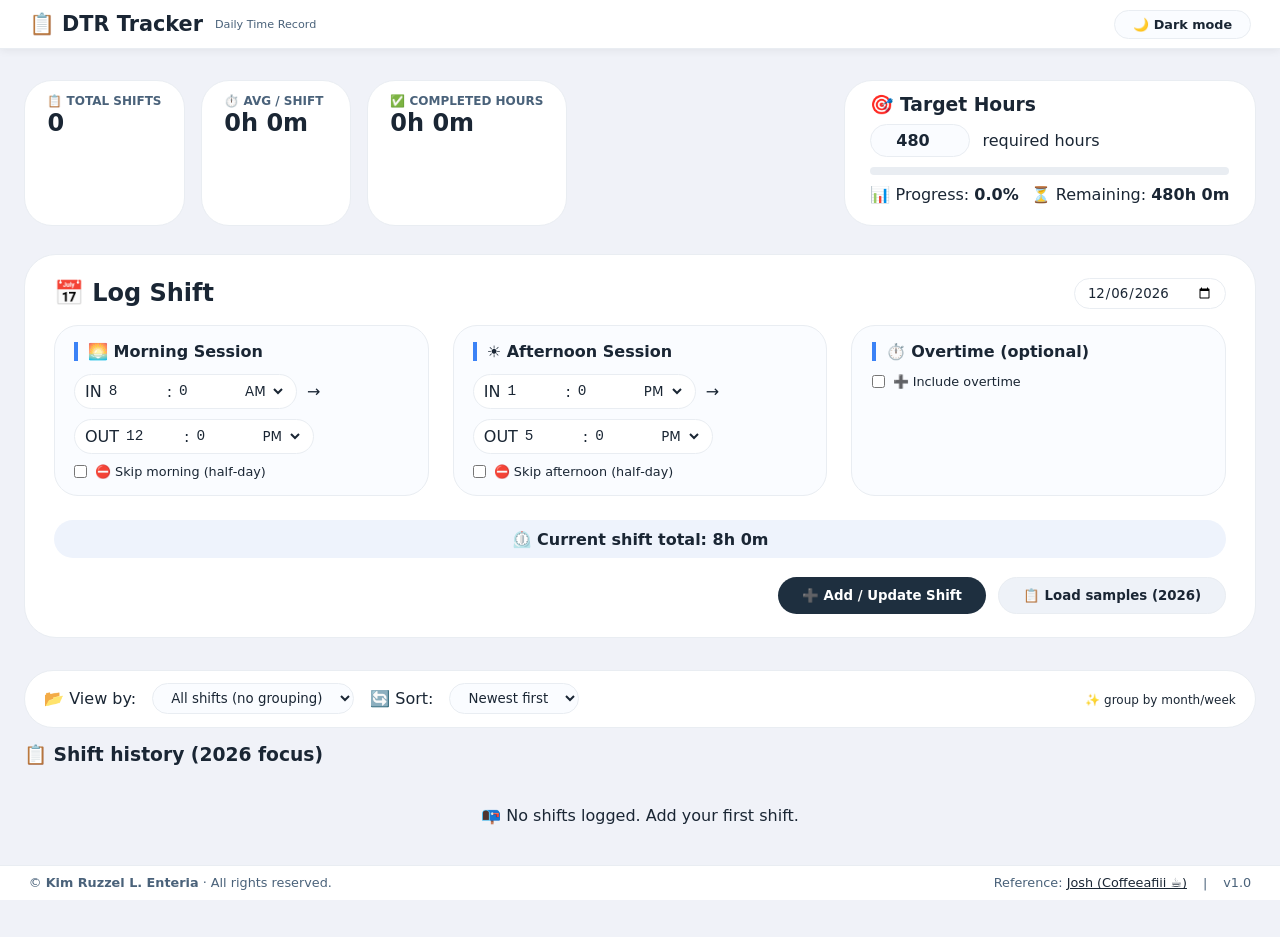
==== index.html @ 9217daef "post all code, first commit" ====
<!doctype html>
<html lang="en">
  <head>
    <meta charset="UTF-8" />
    <meta
      name="viewport"
      content="width=device-width, initial-scale=1.0, user-scalable=yes"
    />
    <title>DTR Tracker · Standalone</title>
    <link rel="stylesheet" href="styles.css" />
  </head>
  <body>
    <!-- Fixed Header -->
    <header class="app-header">
      <h1>📋 DTR Tracker <small>Daily Time Record</small></h1>
      <div class="header-actions">
        <button class="dark-toggle-btn" id="darkModeToggle">
          🌙 Dark mode
        </button>
      </div>
    </header>

    <!-- Fixed Footer -->
    <footer class="app-footer">
      <div class="footer-left">
        <span
          >© <strong>Kim Ruzzel L. Enteria</strong> · All rights reserved.</span
        >
      </div>
      <div class="footer-right">
        <span
          >Reference:
          <a
            href="https://ojt-tracker-backup.web.app/dashboard.html"
            target="_blank"
            rel="noopener noreferrer"
            style="text-decoration: underline; color: var(--text-primary)"
            >Josh (Coffeeafiii ☕)</a
          ></span
        >
        <span>|</span>
        <span>v1.0</span>
      </div>
    </footer>

    <!-- Main Content -->
    <div class="container">
      <!-- stats + target -->
      <div class="stats-target-row">
        <div class="stats-cards">
          <div class="stat-card">
            <h3>📋 Total Shifts</h3>
            <div class="stat-value" id="totalShiftsCount">0</div>
          </div>
          <div class="stat-card">
            <h3>⏱️ Avg / Shift</h3>
            <div class="stat-value" id="avgHoursDisplay">0h 0m</div>
          </div>
          <div class="stat-card">
            <h3>✅ Completed Hours</h3>
            <div class="stat-value" id="completedHours">0h 0m</div>
          </div>
        </div>
        <div class="target-card">
          <h3>🎯 Target Hours</h3>
          <div class="target-row">
            <input
              type="number"
              id="targetHoursInput"
              class="target-input"
              step="1"
              value="480"
              min="0"
            />
            <span style="font-weight: 500">required hours</span>
          </div>
          <div class="progress-bar-container">
            <div class="progress-fill" id="progressFillBar"></div>
          </div>
          <div class="target-row" style="justify-content: space-between">
            <span>📊 Progress: <strong id="progressPercent">0%</strong></span>
            <span class="remaining-text"
              >⏳ Remaining: <strong id="hoursRemaining">0h 0m</strong></span
            >
          </div>
        </div>
      </div>

      <!-- main log card -->
      <div class="card">
        <div
          style="
            display: flex;
            justify-content: space-between;
            align-items: center;
            flex-wrap: wrap;
            margin-bottom: 1rem;
          "
        >
          <h2>📅 Log Shift</h2>
          <input
            type="date"
            id="shiftDate"
            value="2026-05-08"
            style="
              padding: 6px 12px;
              border-radius: 60px;
              background: var(--surface);
              border: 1px solid var(--border);
              color: var(--text-primary);
            "
          />
        </div>
        <div class="form-grid">
          <!-- Morning -->
          <div class="session-block">
            <div class="session-title">🌅 Morning Session</div>
            <div class="time-row">
              <div class="time-input-group">
                <span>IN</span>
                <input
                  type="number"
                  id="morningStartHour"
                  class="time-num"
                  min="1"
                  max="12"
                  value="8"
                />
                <span>:</span>
                <input
                  type="number"
                  id="morningStartMinute"
                  class="time-num"
                  min="0"
                  max="59"
                  value="0"
                />
                <select id="morningStartAmPm">
                  <option value="AM">AM</option>
                  <option value="PM">PM</option>
                </select>
              </div>
              <span>→</span>
              <div class="time-input-group">
                <span>OUT</span>
                <input
                  type="number"
                  id="morningEndHour"
                  class="time-num"
                  min="1"
                  max="12"
                  value="12"
                />
                <span>:</span>
                <input
                  type="number"
                  id="morningEndMinute"
                  class="time-num"
                  min="0"
                  max="59"
                  value="0"
                />
                <select id="morningEndAmPm">
                  <option value="AM">AM</option>
                  <option value="PM" selected>PM</option>
                </select>
              </div>
            </div>
            <div class="skip-check">
              <input type="checkbox" id="skipMorning" /><span
                >⛔ Skip morning (half‑day)</span
              >
            </div>
          </div>
          <!-- Afternoon -->
          <div class="session-block">
            <div class="session-title">☀️ Afternoon Session</div>
            <div class="time-row">
              <div class="time-input-group">
                <span>IN</span>
                <input
                  type="number"
                  id="afternoonStartHour"
                  class="time-num"
                  min="1"
                  max="12"
                  value="1"
                />
                <span>:</span>
                <input
                  type="number"
                  id="afternoonStartMinute"
                  class="time-num"
                  min="0"
                  max="59"
                  value="0"
                />
                <select id="afternoonStartAmPm">
                  <option value="PM" selected>PM</option>
                  <option value="AM">AM</option>
                </select>
              </div>
              <span>→</span>
              <div class="time-input-group">
                <span>OUT</span>
                <input
                  type="number"
                  id="afternoonEndHour"
                  class="time-num"
                  min="1"
                  max="12"
                  value="5"
                />
                <span>:</span>
                <input
                  type="number"
                  id="afternoonEndMinute"
                  class="time-num"
                  min="0"
                  max="59"
                  value="0"
                />
                <select id="afternoonEndAmPm">
                  <option value="PM" selected>PM</option>
                  <option value="AM">AM</option>
                </select>
              </div>
            </div>
            <div class="skip-check">
              <input type="checkbox" id="skipAfternoon" /><span
                >⛔ Skip afternoon (half‑day)</span
              >
            </div>
          </div>
          <!-- Overtime -->
          <div class="session-block">
            <div class="session-title">⏱️ Overtime (optional)</div>
            <div class="skip-check">
              <input type="checkbox" id="enableOvertimeCheckbox" /><span
                >➕ Include overtime</span
              >
            </div>
            <div id="overtimeFields" style="display: none; margin-top: 10px">
              <div class="time-row">
                <div class="time-input-group">
                  <span>START</span>
                  <input
                    type="number"
                    id="otStartHour"
                    class="time-num"
                    min="1"
                    max="12"
                    value="5"
                  />
                  <span>:</span>
                  <input
                    type="number"
                    id="otStartMinute"
                    class="time-num"
                    min="0"
                    max="59"
                    value="30"
                  />
                  <select id="otStartAmPm">
                    <option value="PM">PM</option>
                    <option value="AM">AM</option>
                  </select>
                </div>
                <span>→</span>
                <div class="time-input-group">
                  <span>END</span>
                  <input
                    type="number"
                    id="otEndHour"
                    class="time-num"
                    min="1"
                    max="12"
                    value="7"
                  />
                  <span>:</span>
                  <input
                    type="number"
                    id="otEndMinute"
                    class="time-num"
                    min="0"
                    max="59"
                    value="0"
                  />
                  <select id="otEndAmPm">
                    <option value="PM">PM</option>
                    <option value="AM">AM</option>
                  </select>
                </div>
              </div>
            </div>
          </div>
        </div>
        <div class="live-total" id="liveTotalPreview">
          ⏲️ Current shift total: 0h 0m
        </div>
        <div class="btn-group">
          <button
            id="cancelEditBtn"
            class="btn-secondary"
            style="display: none"
          >
            Cancel edit
          </button>
          <button id="addShiftBtn">➕ Add Shift</button>
          <button id="loadSampleBtn" class="btn-secondary">
            📋 Load samples (2026)
          </button>
        </div>
        <div id="formErrorMsg" class="error-msg" style="display: none"></div>
      </div>

      <!-- filter bar -->
      <div class="filter-bar">
        <div class="filter-controls">
          <span>📂 View by:</span>
          <select id="groupBySelect" class="filter-select">
            <option value="none">All shifts (no grouping)</option>
            <option value="month">Group by Month</option>
            <option value="week">Group by Week</option>
          </select>
          <span>🔄 Sort:</span>
          <select id="sortOrderSelect" class="filter-select">
            <option value="newest">Newest first</option>
            <option value="oldest">Oldest first</option>
          </select>
        </div>
        <div>
          <span id="filterBadge" style="font-size: 0.75rem"
            >✨ group by month/week</span
          >
        </div>
      </div>

      <!-- shift history -->
      <div class="shift-list">
        <div
          style="
            display: flex;
            justify-content: space-between;
            margin-bottom: 0.5rem;
          "
        >
          <h3>📋 Shift history (2026 focus)</h3>
        </div>
        <div id="shiftsContainer">✨ No shifts logged yet.</div>
      </div>
    </div>

    <!-- Toast -->
    <div id="toast"></div>

    <!-- Modal -->
    <div class="modal-overlay" id="editModal">
      <div class="modal-container">
        <div class="modal-header">
          <h2>✏️ Edit Shift</h2>
          <button class="modal-close" id="modalCloseBtn" aria-label="Close">
            ✕
          </button>
        </div>
        <div class="modal-body">
          <div class="modal-date-row">
            <label for="modalDate">📆 Date</label>
            <input type="date" id="modalDate" />
          </div>
          <div class="modal-form-grid">
            <div class="modal-session-row">
              <!-- Morning -->
              <div class="modal-session-block">
                <div class="modal-session-title">🌅 Morning</div>
                <div class="modal-time-row">
                  <div class="modal-time-group">
                    <span>IN</span>
                    <input
                      type="number"
                      id="modalMStartHour"
                      class="modal-time-num"
                      min="1"
                      max="12"
                      value="8"
                    />
                    <span>:</span>
                    <input
                      type="number"
                      id="modalMStartMin"
                      class="modal-time-num"
                      min="0"
                      max="59"
                      value="0"
                    />
                    <select id="modalMStartAmPm">
                      <option value="AM">AM</option>
                      <option value="PM">PM</option>
                    </select>
                  </div>
                  <span>→</span>
                  <div class="modal-time-group">
                    <span>OUT</span>
                    <input
                      type="number"
                      id="modalMEndHour"
                      class="modal-time-num"
                      min="1"
                      max="12"
                      value="12"
                    />
                    <span>:</span>
                    <input
                      type="number"
                      id="modalMEndMin"
                      class="modal-time-num"
                      min="0"
                      max="59"
                      value="0"
                    />
                    <select id="modalMEndAmPm">
                      <option value="AM">AM</option>
                      <option value="PM" selected>PM</option>
                    </select>
                  </div>
                </div>
                <div class="modal-skip-check">
                  <input type="checkbox" id="modalSkipMorning" /><span
                    >⛔ Skip morning</span
                  >
                </div>
              </div>
              <!-- Afternoon -->
              <div class="modal-session-block">
                <div class="modal-session-title">☀️ Afternoon</div>
                <div class="modal-time-row">
                  <div class="modal-time-group">
                    <span>IN</span>
                    <input
                      type="number"
                      id="modalAStartHour"
                      class="modal-time-num"
                      min="1"
                      max="12"
                      value="1"
                    />
                    <span>:</span>
                    <input
                      type="number"
                      id="modalAStartMin"
                      class="modal-time-num"
                      min="0"
                      max="59"
                      value="0"
                    />
                    <select id="modalAStartAmPm">
                      <option value="PM" selected>PM</option>
                      <option value="AM">AM</option>
                    </select>
                  </div>
                  <span>→</span>
                  <div class="modal-time-group">
                    <span>OUT</span>
                    <input
                      type="number"
                      id="modalAEndHour"
                      class="modal-time-num"
                      min="1"
                      max="12"
                      value="5"
                    />
                    <span>:</span>
                    <input
                      type="number"
                      id="modalAEndMin"
                      class="modal-time-num"
                      min="0"
                      max="59"
                      value="0"
                    />
                    <select id="modalAEndAmPm">
                      <option value="PM" selected>PM</option>
                      <option value="AM">AM</option>
                    </select>
                  </div>
                </div>
                <div class="modal-skip-check">
                  <input type="checkbox" id="modalSkipAfternoon" /><span
                    >⛔ Skip afternoon</span
                  >
                </div>
              </div>
            </div>
            <!-- Overtime -->
            <div class="modal-session-block" style="flex: 1">
              <div class="modal-session-title">⏱️ Overtime</div>
              <div class="modal-skip-check">
                <input type="checkbox" id="modalEnableOT" /><span
                  >➕ Include overtime</span
                >
              </div>
              <div class="modal-ot-fields" id="modalOTFields">
                <div class="modal-time-group">
                  <span>START</span>
                  <input
                    type="number"
                    id="modalOTStartHour"
                    class="modal-time-num"
                    min="1"
                    max="12"
                    value="5"
                  />
                  <span>:</span>
                  <input
                    type="number"
                    id="modalOTStartMin"
                    class="modal-time-num"
                    min="0"
                    max="59"
                    value="30"
                  />
                  <select id="modalOTStartAmPm">
                    <option value="PM">PM</option>
                    <option value="AM">AM</option>
                  </select>
                </div>
                <span>→</span>
                <div class="modal-time-group">
                  <span>END</span>
                  <input
                    type="number"
                    id="modalOTEndHour"
                    class="modal-time-num"
                    min="1"
                    max="12"
                    value="7"
                  />
                  <span>:</span>
                  <input
                    type="number"
                    id="modalOTEndMin"
                    class="modal-time-num"
                    min="0"
                    max="59"
                    value="0"
                  />
                  <select id="modalOTEndAmPm">
                    <option value="PM">PM</option>
                    <option value="AM">AM</option>
                  </select>
                </div>
              </div>
            </div>
          </div>
          <div class="modal-total" id="modalTotalPreview">
            ⏲️ Current shift total: 0h 0m
          </div>
          <div
            id="modalErrorMsg"
            class="error-msg"
            style="display: none; margin-top: 8px"
          ></div>
        </div>
        <div class="modal-footer">
          <button class="btn-modal-cancel" id="modalCancelBtn">Cancel</button>
          <button class="btn-modal-save" id="modalSaveBtn">
            💾 Save Changes
          </button>
        </div>
      </div>
    </div>

    <script src="script.js"></script>
  </body>
</html>
---- styles.css ----
/* ----- reset & variables ----- */
* {
  margin: 0;
  padding: 0;
  box-sizing: border-box;
  font-family:
    "Inter",
    system-ui,
    -apple-system,
    "Segoe UI",
    Roboto,
    sans-serif;
}
:root {
  --bg-body: #f0f2f8;
  --surface: #ffffff;
  --surface-2: #fafcff;
  --border: #e9edf2;
  --text-primary: #1a2634;
  --text-secondary: #4a627a;
  --accent-blue: #3b82f6;
  --stat-bg: white;
  --live-bg: #eef3fc;
  --live-text: #0f3b5c;
  --btn-primary: #1e2f3f;
  --btn-secondary: #eef2f8;
  --entry-bg: #ffffff;
  --tag-bg: #eef3fc;
  --total-tag: #eaf7e6;
  --highlight-bg: #fff9c6;
  --progress-fill: #3b82f6;
  --group-header-bg: #e6edf4;
}
body.dark {
  --bg-body: #121212;
  --surface: #1e2a2f;
  --surface-2: #252f36;
  --border: #2d3e48;
  --text-primary: #eef2ff;
  --text-secondary: #9ab3c7;
  --accent-blue: #5e9eff;
  --stat-bg: #1f2c33;
  --live-bg: #1e2f3c;
  --live-text: #cbe5ff;
  --btn-primary: #2c4b6e;
  --btn-secondary: #2f3e48;
  --entry-bg: #1f2c33;
  --tag-bg: #253b44;
  --total-tag: #1f4935;
  --highlight-bg: #4a4a1a;
  --progress-fill: #5e9eff;
  --group-header-bg: #2a3a44;
}
body {
  background: var(--bg-body);
  padding: 0;
  color: var(--text-primary);
  transition:
    background 0.2s,
    color 0.2s;
}

/* ----- fixed header ----- */
.app-header {
  position: fixed;
  top: 0;
  left: 0;
  width: 100%;
  background: var(--surface);
  border-bottom: 1px solid var(--border);
  padding: 0.6rem 1.8rem;
  display: flex;
  justify-content: space-between;
  align-items: center;
  z-index: 1000;
  backdrop-filter: blur(4px);
  box-shadow: 0 2px 8px rgba(0, 0, 0, 0.06);
}
.app-header h1 {
  font-size: 1.3rem;
  font-weight: 700;
  display: flex;
  align-items: center;
  gap: 8px;
}
.app-header h1 small {
  font-size: 0.7rem;
  font-weight: 400;
  color: var(--text-secondary);
  margin-left: 4px;
}
.header-actions {
  display: flex;
  align-items: center;
  gap: 12px;
}
.dark-toggle-btn {
  background: var(--surface-2);
  border: 1px solid var(--border);
  border-radius: 60px;
  padding: 6px 18px;
  font-weight: 600;
  cursor: pointer;
  color: var(--text-primary);
  font-size: 0.8rem;
}

/* ----- fixed footer ----- */
.app-footer {
  position: fixed;
  bottom: 0;
  left: 0;
  width: 100%;
  background: var(--surface);
  border-top: 1px solid var(--border);
  padding: 0.6rem 1.8rem;
  display: flex;
  justify-content: space-between;
  align-items: center;
  z-index: 1000;
  font-size: 0.8rem;
  color: var(--text-secondary);
  backdrop-filter: blur(4px);
  flex-wrap: wrap;
  gap: 6px;
}
.app-footer .footer-left,
.app-footer .footer-right {
  display: flex;
  gap: 16px;
  align-items: center;
}
.app-footer .footer-right strong {
  color: var(--text-primary);
}

/* ----- main container with padding for fixed elements ----- */
.container {
  padding-top: 80px;
  padding-bottom: 80px;
  max-width: 1400px;
  margin: 0 auto;
  padding-left: 1.5rem;
  padding-right: 1.5rem;
}

/* ----- original styles (unchanged) ----- */
.top-bar {
  display: flex;
  justify-content: flex-end;
  margin-bottom: 1.2rem;
}
.stats-target-row {
  display: flex;
  flex-wrap: wrap;
  gap: 1.2rem;
  margin-bottom: 1.8rem;
  justify-content: space-between;
  align-items: stretch;
}
.stats-cards {
  display: flex;
  gap: 1rem;
  flex-wrap: wrap;
  flex: 2;
}
.stat-card {
  background: var(--stat-bg);
  border-radius: 28px;
  padding: 0.8rem 1.4rem;
  border: 1px solid var(--border);
  min-width: 150px;
}
.stat-card h3 {
  font-size: 0.75rem;
  text-transform: uppercase;
  color: var(--text-secondary);
}
.stat-value {
  font-size: 1.5rem;
  font-weight: 700;
  line-height: 1.3;
  word-break: break-word;
}
.target-card {
  background: var(--surface);
  border-radius: 28px;
  padding: 0.8rem 1.6rem;
  border: 1px solid var(--border);
  min-width: 260px;
}
.target-row {
  display: flex;
  align-items: baseline;
  gap: 12px;
  flex-wrap: wrap;
  margin: 8px 0;
}
.target-input {
  background: var(--surface-2);
  border: 1px solid var(--border);
  border-radius: 32px;
  padding: 6px 12px;
  width: 100px;
  font-weight: 600;
  font-size: 1rem;
  text-align: center;
  color: var(--text-primary);
}
.progress-bar-container {
  background: var(--border);
  border-radius: 40px;
  height: 8px;
  margin: 10px 0;
  overflow: hidden;
}
.progress-fill {
  background: var(--progress-fill);
  width: 0%;
  height: 100%;
  border-radius: 40px;
}
.card {
  background: var(--surface);
  border-radius: 32px;
  padding: 1.4rem 1.8rem;
  margin-bottom: 2rem;
  border: 1px solid var(--border);
}
.form-grid {
  display: flex;
  flex-wrap: wrap;
  gap: 1.5rem;
  margin-bottom: 1.5rem;
}
.session-block {
  flex: 1;
  min-width: 250px;
  background: var(--surface-2);
  border-radius: 24px;
  padding: 1rem 1.2rem;
  border: 1px solid var(--border);
}
.session-title {
  font-weight: 700;
  margin-bottom: 0.8rem;
  border-left: 4px solid var(--accent-blue);
  padding-left: 10px;
}
.time-row {
  display: flex;
  flex-wrap: wrap;
  gap: 10px;
  align-items: center;
  margin: 10px 0;
}
.time-input-group {
  display: flex;
  gap: 5px;
  background: var(--surface);
  padding: 4px 10px;
  border-radius: 40px;
  border: 1px solid var(--border);
  align-items: center;
}
.time-num {
  width: 55px;
  background: transparent;
  border: none;
  font-weight: 500;
  font-size: 0.9rem;
  padding: 4px 2px;
  outline: none;
  font-family: monospace;
  color: var(--text-primary);
}
select {
  background: var(--surface);
  border: none;
  font-weight: 500;
  padding: 4px;
  border-radius: 30px;
  color: var(--text-primary);
}
.skip-check {
  margin-top: 10px;
  font-size: 0.8rem;
  display: flex;
  align-items: center;
  gap: 8px;
}
.disabled-input {
  opacity: 0.5;
  pointer-events: none;
}
.live-total {
  background: var(--live-bg);
  border-radius: 60px;
  padding: 0.6rem 1.2rem;
  text-align: center;
  margin: 1rem 0 1.2rem;
  font-weight: 600;
}
.btn-group {
  display: flex;
  gap: 12px;
  justify-content: flex-end;
  flex-wrap: wrap;
}
button {
  background: var(--btn-primary);
  color: white;
  border: none;
  padding: 10px 24px;
  border-radius: 40px;
  font-weight: 600;
  cursor: pointer;
  transition: 0.2s;
}
button.btn-secondary {
  background: var(--btn-secondary);
  color: var(--text-primary);
  border: 1px solid var(--border);
}
.error-msg {
  color: #e68484;
  background: rgba(255, 80, 80, 0.1);
  border-radius: 30px;
  padding: 6px 14px;
  margin-top: 10px;
}
.filter-bar {
  display: flex;
  flex-wrap: wrap;
  justify-content: space-between;
  align-items: center;
  gap: 12px;
  margin-bottom: 1rem;
  background: var(--surface);
  padding: 0.8rem 1.2rem;
  border-radius: 48px;
  border: 1px solid var(--border);
}
.filter-controls {
  display: flex;
  gap: 16px;
  flex-wrap: wrap;
  align-items: center;
}
.filter-select {
  background: var(--surface-2);
  border: 1px solid var(--border);
  padding: 6px 14px;
  border-radius: 32px;
  color: var(--text-primary);
  font-weight: 500;
  cursor: pointer;
}
.group-header {
  font-size: 1rem;
  font-weight: 700;
  margin: 1rem 0 0.5rem 0;
  padding: 0.4rem 0.8rem;
  background: var(--group-header-bg);
  border-radius: 40px;
  display: inline-block;
  color: var(--accent-blue);
}
.week-range {
  font-size: 0.7rem;
  font-weight: normal;
  margin-left: 8px;
  color: var(--text-secondary);
}
.entry-item {
  background: var(--entry-bg);
  border-radius: 24px;
  padding: 0.8rem 1rem;
  margin-bottom: 0.7rem;
  border: 1px solid var(--border);
  display: flex;
  flex-wrap: wrap;
  justify-content: space-between;
  align-items: center;
  transition: all 0.1s;
}
.entry-item.highlight-new {
  background: var(--highlight-bg);
  border-left: 5px solid #f59e0b;
  animation: pulse 0.8s ease;
}
@keyframes pulse {
  0% {
    transform: scale(1);
    background: var(--highlight-bg);
  }
  100% {
    background: var(--entry-bg);
  }
}
.entry-details {
  flex: 3;
  font-size: 0.8rem;
  display: flex;
  flex-wrap: wrap;
  gap: 6px 15px;
  align-items: baseline;
}
.entry-date {
  font-weight: 700;
  background: var(--tag-bg);
  padding: 3px 10px;
  border-radius: 30px;
}
.entry-total {
  font-weight: 800;
  background: var(--total-tag);
  padding: 3px 10px;
  border-radius: 30px;
}
.edit-btn,
.delete-btn {
  background: none;
  border: none;
  font-weight: 600;
  cursor: pointer;
  padding: 4px 12px;
  border-radius: 30px;
}
.edit-btn {
  background: var(--tag-bg);
  color: var(--accent-blue);
}
.delete-btn {
  background: #ffefef;
  color: #b91c1c;
}
body.dark .delete-btn {
  background: #421e1e;
  color: #ff9e8f;
}
@media (max-width: 700px) {
  body {
    padding: 0;
  }
  .time-num {
    width: 48px;
  }
  .stat-value {
    font-size: 1.2rem;
  }
  .container {
    padding-left: 1rem;
    padding-right: 1rem;
  }
}

/* ----- Modal styles (from main project) ----- */
.modal-overlay {
  position: fixed;
  inset: 0;
  background: rgba(0, 0, 0, 0.55);
  backdrop-filter: blur(8px);
  display: none;
  justify-content: center;
  align-items: center;
  z-index: 9999;
  padding: 1.5rem;
  animation: modalFadeIn 0.25s ease;
}
.modal-overlay.active {
  display: flex;
}
@keyframes modalFadeIn {
  0% {
    opacity: 0;
    transform: scale(0.96) translateY(16px);
  }
  100% {
    opacity: 1;
    transform: scale(1) translateY(0);
  }
}
.modal-container {
  background: var(--surface);
  border-radius: 36px;
  max-width: 780px;
  width: 100%;
  max-height: 94vh;
  overflow-y: auto;
  padding: 1.8rem 2rem 1.6rem;
  border: 1px solid var(--border);
  box-shadow: 0 30px 60px rgba(0, 0, 0, 0.35);
  position: relative;
}
.modal-container::-webkit-scrollbar {
  width: 5px;
}
.modal-container::-webkit-scrollbar-track {
  background: var(--surface-2);
  border-radius: 10px;
}
.modal-container::-webkit-scrollbar-thumb {
  background: var(--border);
  border-radius: 10px;
}
.modal-header {
  display: flex;
  justify-content: space-between;
  align-items: center;
  margin-bottom: 1.4rem;
  padding-bottom: 0.6rem;
  border-bottom: 2px solid var(--border);
}
.modal-header h2 {
  font-size: 1.4rem;
  font-weight: 700;
  display: flex;
  align-items: center;
  gap: 8px;
}
.modal-close {
  background: var(--surface-2);
  border: none;
  font-size: 1.8rem;
  line-height: 1;
  width: 44px;
  height: 44px;
  border-radius: 50%;
  display: flex;
  align-items: center;
  justify-content: center;
  cursor: pointer;
  color: var(--text-primary);
  transition: 0.2s;
  border: 1px solid var(--border);
  font-weight: 300;
}
.modal-close:hover {
  background: var(--border);
  transform: rotate(90deg);
}
.modal-form-grid {
  display: flex;
  flex-direction: column;
  gap: 1rem;
}
.modal-session-row {
  display: flex;
  flex-wrap: wrap;
  gap: 1rem;
}
.modal-session-block {
  flex: 1;
  min-width: 200px;
  background: var(--surface-2);
  border-radius: 20px;
  padding: 0.9rem 1rem;
  border: 1px solid var(--border);
}
.modal-session-title {
  font-weight: 700;
  font-size: 0.85rem;
  margin-bottom: 0.6rem;
  border-left: 4px solid var(--accent-blue);
  padding-left: 10px;
}
.modal-time-row {
  display: flex;
  flex-wrap: wrap;
  gap: 8px;
  align-items: center;
  margin: 6px 0;
}
.modal-time-group {
  display: flex;
  gap: 4px;
  background: var(--surface);
  padding: 2px 10px;
  border-radius: 40px;
  border: 1px solid var(--border);
  align-items: center;
}
.modal-time-group span {
  font-size: 0.7rem;
  font-weight: 600;
  color: var(--text-secondary);
  margin-right: 2px;
}
.modal-time-num {
  width: 44px;
  background: transparent;
  border: none;
  font-weight: 500;
  font-size: 0.85rem;
  padding: 4px 2px;
  outline: none;
  font-family: monospace;
  color: var(--text-primary);
}
.modal-time-num:focus {
  background: var(--surface-2);
  border-radius: 20px;
}
.modal-skip-check {
  margin-top: 8px;
  font-size: 0.75rem;
  display: flex;
  align-items: center;
  gap: 6px;
}
.modal-skip-check input[type="checkbox"] {
  accent-color: var(--accent-blue);
  width: 16px;
  height: 16px;
}
.modal-ot-fields {
  display: none;
  margin-top: 8px;
  flex-wrap: wrap;
  gap: 8px;
  align-items: center;
}
.modal-ot-fields.open {
  display: flex;
}
.modal-date-row {
  display: flex;
  align-items: center;
  gap: 14px;
  margin-bottom: 4px;
}
.modal-date-row label {
  font-weight: 600;
  font-size: 0.9rem;
}
.modal-date-row input[type="date"] {
  background: var(--surface);
  border: 1px solid var(--border);
  border-radius: 40px;
  padding: 6px 16px;
  color: var(--text-primary);
  font-weight: 500;
}
.modal-total {
  background: var(--live-bg);
  border-radius: 60px;
  padding: 0.5rem 1.2rem;
  text-align: center;
  font-weight: 600;
  font-size: 0.95rem;
  margin: 0.6rem 0 0.2rem;
  color: var(--live-text);
}
.modal-footer {
  display: flex;
  justify-content: flex-end;
  gap: 12px;
  margin-top: 1.2rem;
  padding-top: 0.8rem;
  border-top: 2px solid var(--border);
}
.modal-footer button {
  padding: 10px 28px;
  border-radius: 40px;
  font-weight: 600;
  border: none;
  cursor: pointer;
  transition: 0.2s;
}
.modal-footer .btn-modal-cancel {
  background: var(--btn-secondary);
  color: var(--text-primary);
  border: 1px solid var(--border);
}
.modal-footer .btn-modal-save {
  background: var(--btn-primary);
  color: #fff;
}
.modal-footer .btn-modal-save:hover {
  filter: brightness(1.1);
}

/* ----- Toast ----- */
#toast {
  position: fixed;
  bottom: 80px;
  left: 50%;
  transform: translateX(-50%);
  background: var(--surface);
  color: var(--text-primary);
  padding: 14px 32px;
  border-radius: 60px;
  box-shadow: 0 8px 30px rgba(0, 0, 0, 0.25);
  border: 1px solid var(--border);
  font-weight: 600;
  font-size: 1rem;
  z-index: 99999;
  opacity: 0;
  visibility: hidden;
  transition:
    opacity 0.3s ease,
    visibility 0.3s ease,
    transform 0.3s ease;
  transform: translateX(-50%) translateY(20px);
  white-space: nowrap;
  backdrop-filter: blur(4px);
}
#toast.show {
  opacity: 1;
  visibility: visible;
  transform: translateX(-50%) translateY(0);
}
#toast.success {
  border-left: 6px solid #22c55e;
}
#toast.error {
  border-left: 6px solid #ef4444;
}
@media (max-width: 600px) {
  #toast {
    white-space: normal;
    max-width: 90%;
    font-size: 0.9rem;
    padding: 12px 20px;
    bottom: 70px;
  }
  .app-header {
    padding: 0.4rem 1rem;
  }
  .app-header h1 {
    font-size: 1rem;
  }
  .app-footer {
    padding: 0.4rem 1rem;
    font-size: 0.7rem;
    flex-direction: column;
    align-items: flex-start;
    gap: 2px;
  }
  .container {
    padding-top: 70px;
    padding-bottom: 80px;
  }
}
@media (max-width: 400px) {
  .app-header h1 small {
    display: none;
  }
}
body.dark .modal-container {
  background: var(--surface);
}
body.dark .modal-close {
  background: var(--surface-2);
  border-color: var(--border);
}
body.dark #toast {
  background: var(--surface);
  border-color: var(--border);
}
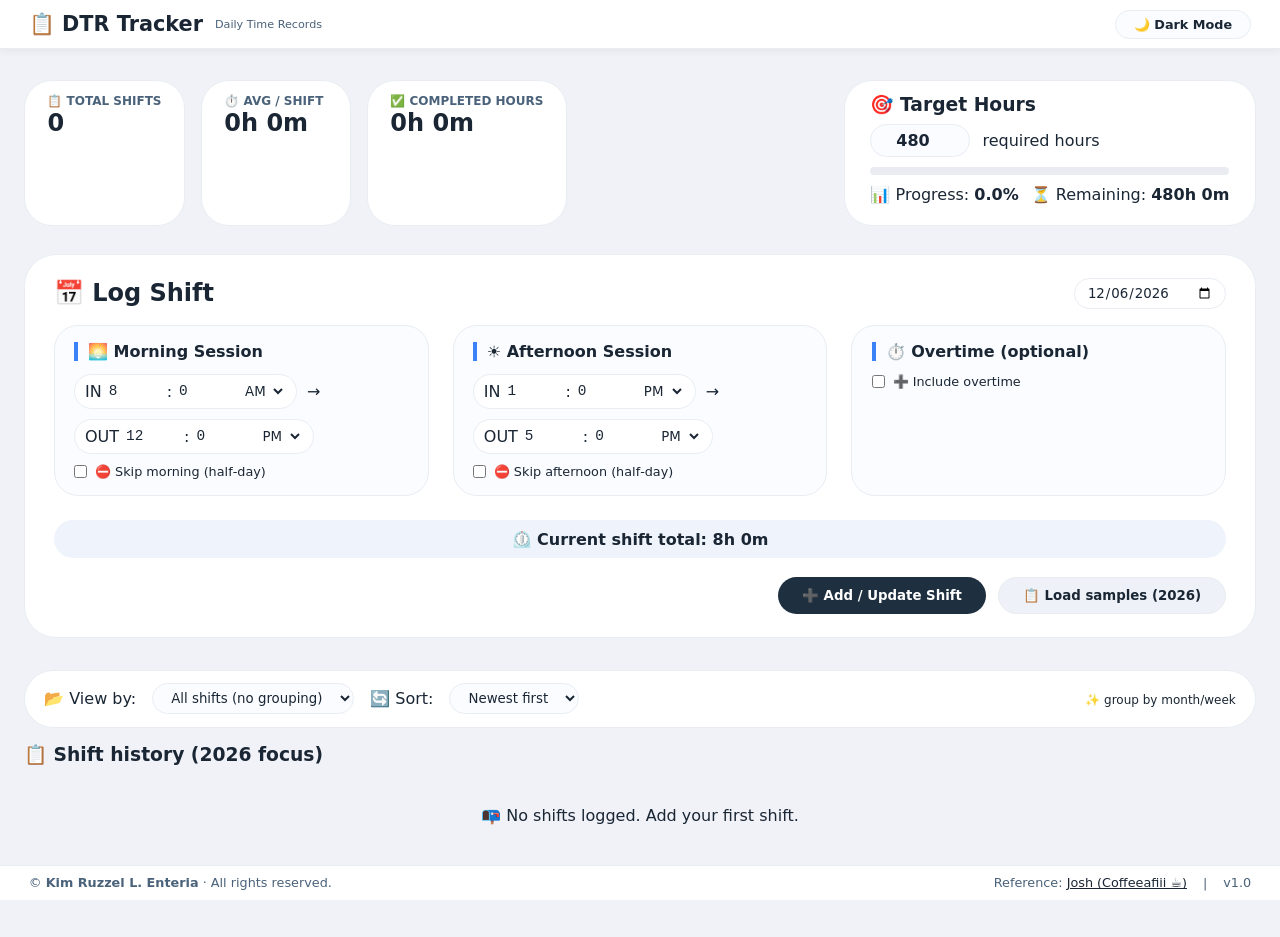
==== commit 682173e1: "Correct header text and button label capitalization" ====
--- a/index.html
+++ b/index.html
@@ -12,10 +12,10 @@
   <body>
     <!-- Fixed Header -->
     <header class="app-header">
-      <h1>📋 DTR Tracker <small>Daily Time Record</small></h1>
+      <h1>📋 DTR Tracker <small>Daily Time Records</small></h1>
       <div class="header-actions">
         <button class="dark-toggle-btn" id="darkModeToggle">
-          🌙 Dark mode
+          🌙 Dark Mode
         </button>
       </div>
     </header>
